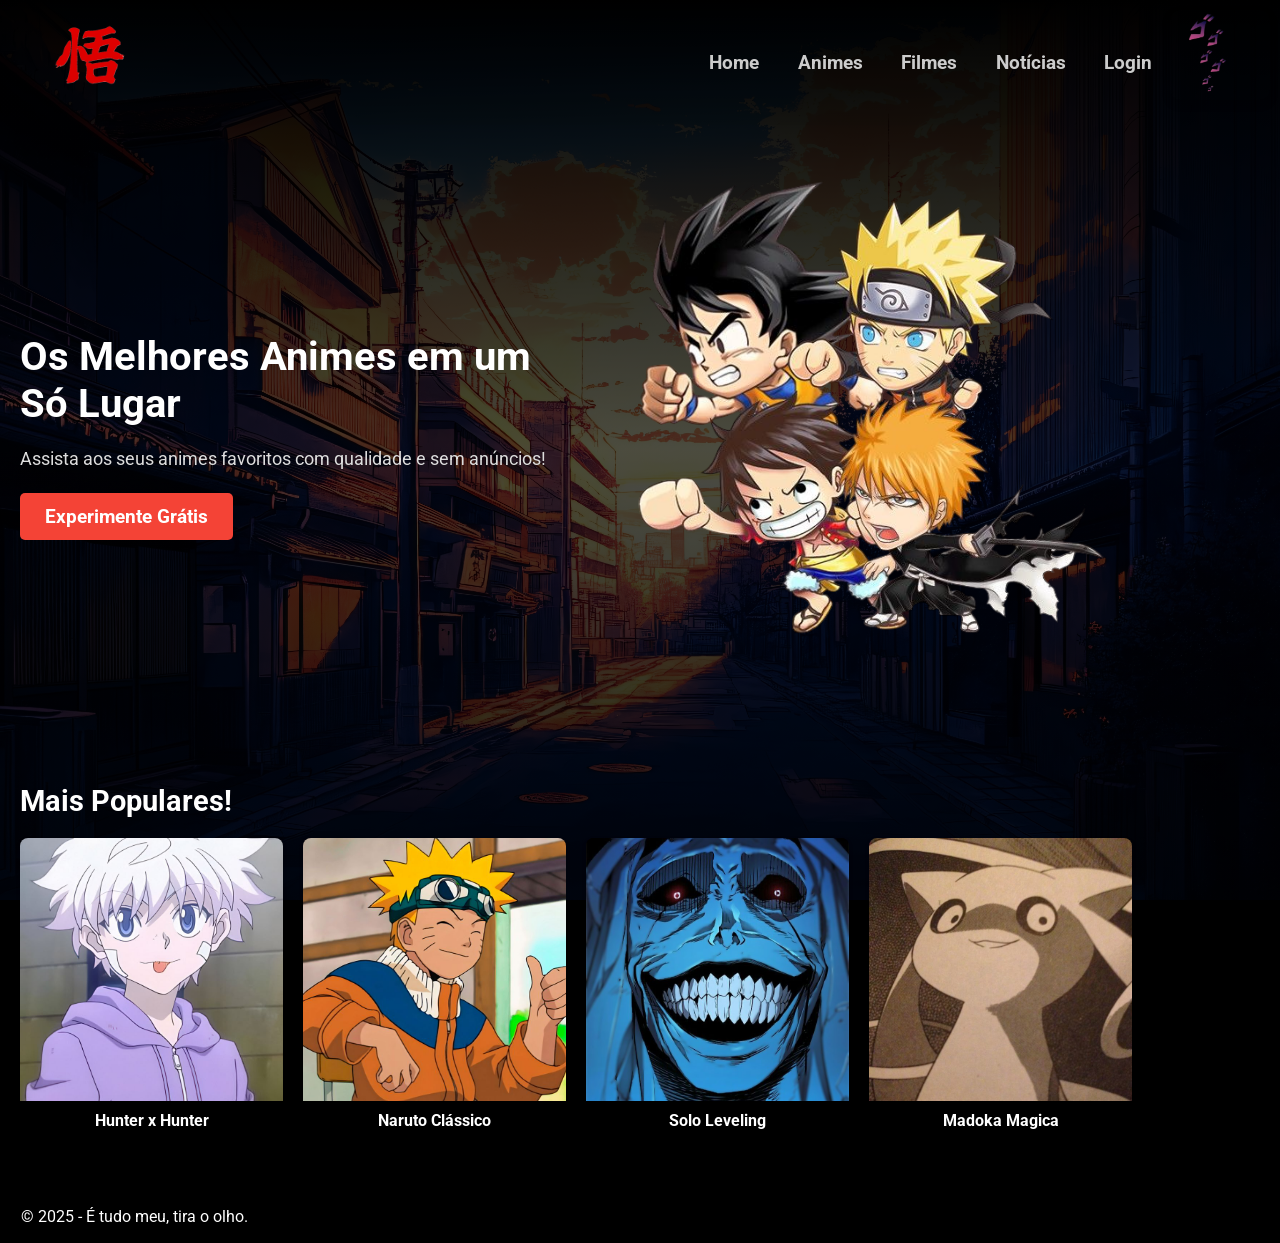
==== index.html @ ac2ce338 "Rename Index.html to index.html" ====
<!DOCTYPE html>
<html lang="pt-br">
  <head>
    <link href="https://fonts.googleapis.com/css2?family=Roboto:wght@400;700&display=swap" rel="stylesheet" />
    <meta charset="UTF-8" />
    <meta name="viewport" content="width=device-width, initial-scale=1.0" />
    <title>Cruntirol</title>
    <link rel="icon" href="./Assets/logo vermelha.png" type="image/x-icon" />
    <link rel="stylesheet" href="style.css" />
  </head>
  <body>
    <header>
      <div class="container">
        <div class="logo">
          <a href="#"><img src="./Assets/logo vermelha.png" /></a>
        </div>
        <div class="top-right-image">
          <a href="https://x.com/MiekoVT/status/1916982618026844667"target="_blank">
          <img src="./Assets/imagem_2025-05-01_003613489-removebg-preview.png" />
          </a>
        </div>
        <nav>
          <ul>
            <li><a href="#">Home</a></li>
            <li><a href="../Animes/animes.html">Animes</a></li>
            <li><a href="../Filmes/filmes.html">Filmes</a></li>
            <li><a href="https://myanimelist.net/news">Notícias</a></li>
            <li><a class="homeLink" href="../Login/login.html">Login</a></li>
          </ul>
        </nav>
      </div>
    </header>
    <main>
      <section class="hero">
        <div class="container">
          <div class="hero-content">
            <h2>Os Melhores Animes em um Só Lugar</h2>
            <p>Assista aos seus animes favoritos com qualidade e sem anúncios!</p>
            <a href="#" class="botao destaque">Experimente Grátis</a>
          </div>
          <div class="hero-image">
            <img src="./Assets/cf83c76ba3d88e40bd9fecb044db35d7-Photoroom.png" alt="goku" />
          </div>
        </div>
      </section>
      <section class="destaques">
        <div class="container">
          <h3>Mais Populares!</h3>
          <div class="lista-animes">
            <div class="card-anime">
              <img src="./Assets/killua.jpg" alt="Anime 1" />
              <h4>Hunter x Hunter</h4>
            </div>
            <div class="card-anime">
              <img src="./Assets/naruto.jpg" alt="Anime 2" />
              <h4>Naruto Clássico </h4>
            </div>
            <div class="card-anime">
              <img src="./Assets/solo.jpg" alt="Anime 3" />
              <h4>Solo Leveling</h4>
            </div>
            <div class="card-anime">
              <img src="./Assets/madoka.jpg" alt="Anime 4" />
              <h4>Madoka Magica</h4>
            </div>
          </div>
        </div>
      </section>
    </main>
    <footer>
      <div class="container">
        <p>&copy; 2025 - É tudo meu, tira o olho.</p>
      </div>
    </footer>
  </body>
</html>
---- style.css ----
body {
  font-family: 'Roboto', sans-serif; /* Fonte semelhante */
  margin: 0;
  background-color: #000000; /* Fundo escuro */
  color: #e0e0e0; /* Texto claro */
  justify-content: center; /* Centraliza horizontalmente */
  align-items: center; /* Centraliza verticalmente */
  background-image: linear-gradient(rgb(0, 0, 0), rgb(0, 0, 0, 0.7),rgba(0, 0, 0, 0.856)), url('../Login/Assets/illustration-anime-city.jpg');
  background-size: cover; /* Cobre toda a tela */   
  background-repeat: no-repeat; /* Não repete a imagem */
  background-attachment: fixed; /* Fixa a imagem de fundo */
  background-position: center; /* Centraliza a imagem de fundo */
  height: 100vh; /* Altura total da tela */
  width: 90vw; /* Largura total da tela */
 
}

.container {
  max-width: 1200px;
  margin: 0 auto;
  padding: 0 20px;
}

header {
  display: right;
  justify-content: space-between;
  align-items: center; /* Alinha os itens verticalmente ao centro */ 
  padding: 20px 0;  
  background-color: #00000009;
  z-index: 100; /* Coloca o cabeçalho acima de outros elementos */
  transition: background-color 0.3s ease; /* Transição suave para a cor de fundo */
  color: #fff; /* Cor do texto */
  font-size: 1.2em; /* Tamanho da fonte */  
  font-weight: bold; /* Negrito */
  position: right; 
  width: 100%; /* Largura total */  
  box-shadow: 0 2px 4px rgba(146, 146, 146, 0); /* Sombra sutil */
  border-radius: 0 0 20px 20px; /* Bordas arredondadas na parte inferior */
  padding: 10px 20px; /* Espaçamento interno */


}

header .container {
  display: flex;
  align-items: right;
  justify-content: space-between; /* Espaça os itens igualmente (logo, título, imagem) */
  bottom: 0;
  align-items: center; /* Alinha os itens verticalmente ao centro */  
  justify-content: space-between; /* Espaça os itens igualmente (logo, título, imagem) */
  padding: 0 20px; /* Espaçamento interno */
}

.logo a {
  display: block;
  height: auto; /* Altura automática para manter a proporção */
  width: auto; /* Largura automática para manter a proporção */
  text-decoration: none; /* Remove o sublinhado do link */
}

.logo img {
  height: 100px; /* Ajuste a altura do logo */
  align-items: center; /* Alinha os itens verticalmente ao centro */ 
  
}
.logo {
  margin-right: 20px; /* Espaçamento entre o logo e o menu */
  display: flex;
  align-items: center; /* Alinha o logo verticalmente */
  justify-content: center; /* Alinha o logo horizontalmente */
  
}
nav ul {
  list-style: none;
  padding: 0;
  margin: 0;
  display: flex;
}

nav ul li {
  margin-left: 2em;
}

nav a {
  color: #ccc;
  text-decoration: none;
  transition: color 0.3s ;
}

nav a:hover {
  color: #f44336; 
}

main {
  padding: 20px 0;
}

.hero {
  background-size: cover;
  background-position: center;
  color: #ffffff;
  margin-bottom: 30px;
  height: auto;
}

.hero .container {
  display: flex;
  justify-content: space-between;
  align-items: center;
}

.hero-content {
  flex: 1;
  padding-right: 20px;
}

.hero h2 {
  font-size: 2.5em;
  margin-bottom: 10px;
}

.hero p {
  font-size: 1.1em;
  line-height: 1.6;
  margin-bottom: 20px;
  color: #ddd;
}

.botao {
  display: inline-block;
  background-color: #f44336; /* Cor de destaque */
  color: #fff;
  padding: 12px 25px;
  text-decoration: none;
  border-radius: 5px;
  font-weight: bold;
  transition: transform 0.6s ease, background-color 0.3s ease, box-shadow 0.6s ease; /* Transição suave para todos os estados */
}

.botao:hover {
  background-color: #d32f2f;
  transform: scale(1.2); /* Aumenta o botão ao passar o mouse */
  box-shadow: 0 4px 8px rgba(0, 0, 0, 0.2); /* Sombra ao passar o mouse */
  cursor: pointer; /* Muda o cursor para indicar que é clicável */
  text-decoration: none; /* Remove o sublinhado ao passar o mouse */
}

.botao.destaque {
  font-size: 1.2em;
}

.hero-image {
  flex: 1;
  text-align: center;
}

.hero-image img {
  max-width: 100%;
  height: auto;
  height: 50%;
  border-radius: 50px; 
  bottom: 10px;
  position: relative;
  box-shadow: 0 4px 8px rgba(0, 0, 0, 0);
  transition: transform 0.3s ease;  


}

.destaques {
  padding: 30px 0;
}

.destaques h3 {
  color: #fff;
  margin-bottom: 20px;
  font-size: 1.8em;
}

.lista-animes {
  display: grid;
  grid-template-columns: repeat(auto-fit, minmax(150px, 1fr));
  gap: 20px;
}

.card-anime {
  background-color: #000000;
  border-radius: 8px;
  overflow: hidden;
  box-shadow: 0 2px 4px rgba(0, 0, 0, 0.2);
  transition: transform 0.3s ease;
}

.card-anime:hover {
  transform: translateY(-20px); 
  transition: transform 0.3s ease;/* Efeito de hover */
}

.card-anime img {
  width: 100%;
  display: block;
  height: auto;
}

.card-anime h4 {
  color: #ffffff;
  padding: 10px;
  margin: 0;
  text-align: center;
}

footer {
  background-color: #00000065;
  color: #ffffff;
  text-align: left;
  padding: 1px
  
}
.top-right-image {
  position: absolute;
  top: 10px;
  right: 10px;
  width: 100px; /* Ajuste o tamanho conforme necessário */
  z-index: 101; /* Fica acima de outros elementos */
  border-radius: 10px; /* Bordas arredondadas */
  overflow: hidden; /* Para evitar que a imagem transborde */
  box-shadow: 0 4px 8px rgba(0, 0, 0, 0.2); /* Sombra sutil */
  transition: transform 0.3s ease; /* Transição suave para o hover */

}

.top-right-image img {
  width: 75%; /* Largura total */
  height: auto; /* Altura automática para manter a proporção */

}
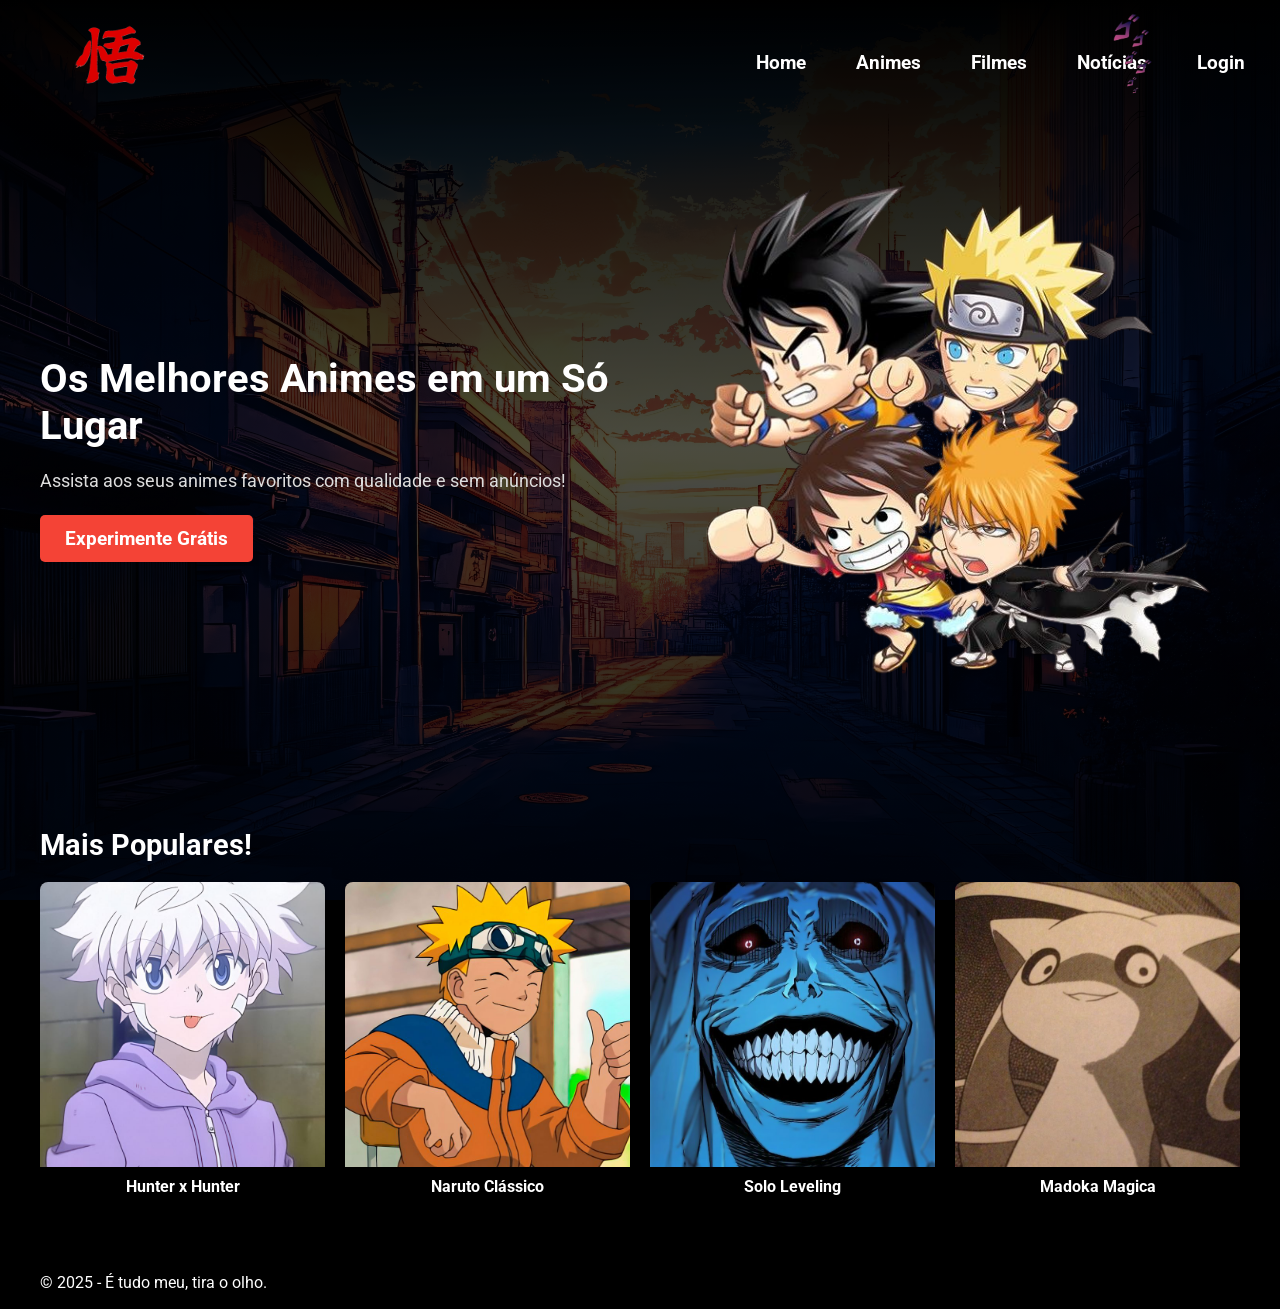
==== commit 782462c7: "mobile" ====
--- a/index.html
+++ b/index.html
@@ -6,7 +6,8 @@
     <meta name="viewport" content="width=device-width, initial-scale=1.0" />
     <title>Cruntirol</title>
     <link rel="icon" href="./Assets/logo vermelha.png" type="image/x-icon" />
-    <link rel="stylesheet" href="style.css" />
+    <link rel="stylesheet" href="./Home/style.css" />
+    
   </head>
   <body>
     <header>
@@ -15,17 +16,17 @@
           <a href="#"><img src="./Assets/logo vermelha.png" /></a>
         </div>
         <div class="top-right-image">
-          <a href="https://x.com/MiekoVT/status/1916982618026844667"target="_blank">
-          <img src="./Assets/imagem_2025-05-01_003613489-removebg-preview.png" />
+          <a href="https://x.com/MiekoVT/status/1916982618026844667" target="_blank">
+            <img src="./Assets/imagem_2025-05-01_003613489-removebg-preview.png" />
           </a>
         </div>
         <nav>
           <ul>
-            <li><a href="#">Home</a></li>
-            <li><a href="../Animes/animes.html">Animes</a></li>
-            <li><a href="../Filmes/filmes.html">Filmes</a></li>
+            <li><a href="./index.html">Home</a></li>
+            <li><a href="./Animes/animes.html">Animes</a></li>
+            <li><a href="./Filmes/filmes.html">Filmes</a></li>
             <li><a href="https://myanimelist.net/news">Notícias</a></li>
-            <li><a class="homeLink" href="../Login/login.html">Login</a></li>
+            <li><a class="homeLink" href="./Login/login.html">Login</a></li>
           </ul>
         </nav>
       </div>
@@ -53,7 +54,7 @@
             </div>
             <div class="card-anime">
               <img src="./Assets/naruto.jpg" alt="Anime 2" />
-              <h4>Naruto Clássico </h4>
+              <h4>Naruto Clássico</h4>
             </div>
             <div class="card-anime">
               <img src="./Assets/solo.jpg" alt="Anime 3" />
--- a/Home/style.css
+++ b/Home/style.css
@@ -0,0 +1,315 @@
+body {
+  font-family: 'Roboto', sans-serif; /* Fonte semelhante */
+  margin: 0;
+  background-color: #000000; /* Fundo escuro */
+  color: #e0e0e0; /* Texto claro */
+  justify-content: center; /* Centraliza horizontalmente */
+  align-items: center; /* Centraliza verticalmente */
+  background-image: linear-gradient(rgb(0, 0, 0), rgb(0, 0, 0, 0.7),rgba(0, 0, 0, 0.856)), url('../Assets/illustration-anime-city.jpg');
+  background-size: cover; /* Cobre toda a tela */   
+  background-repeat: no-repeat; /* Não repete a imagem */
+  background-attachment: fixed; /* Fixa a imagem de fundo */
+  background-position: center; /* Centraliza a imagem de fundo */
+  height: 100vh; /* Altura total da tela */
+  width: 100vw;
+  overflow-x: hidden;
+ 
+}
+
+.container {
+  max-width: 1200px;
+  margin: 0 auto;
+  padding: 0 20px;
+}
+
+header {
+
+  justify-content: space-between;
+  align-items: center; /* Alinha os itens verticalmente ao centro */ 
+  padding: 20px 0;  
+  background-color: #00000009;
+  z-index: 100; /* Coloca o cabeçalho acima de outros elementos */
+  transition: background-color 0.3s ease; /* Transição suave para a cor de fundo */
+  color: #fff; /* Cor do texto */
+  font-size: 1.2em; /* Tamanho da fonte */  
+  font-weight: bold; /* Negrito */
+  width: 100%; /* Largura total */  
+  box-shadow: 0 2px 4px rgba(146, 146, 146, 0); /* Sombra sutil */
+  border-radius: 0 0 20px 20px; /* Bordas arredondadas na parte inferior */
+  padding: 10px 20px; /* Espaçamento interno */
+  top: 0; /* Fixa o cabeçalho no topo */
+  left: 0; /* Fixa o cabeçalho no topo */ 
+  width: 100%; /* Largura total */
+}
+
+header .container {
+  display: flex;
+  align-items: center;
+  justify-content: space-between;
+  
+}
+
+.logo a {
+  display: block;
+  height: auto; /* Altura automática para manter a proporção */
+  width: auto; /* Largura automática para manter a proporção */
+  text-decoration: none; /* Remove o sublinhado do link */
+}
+
+.logo img {
+  height: 100px; /* Ajuste a altura do logo */
+  align-items: center; /* Alinha os itens verticalmente ao centro */ 
+  
+}
+.logo {
+  margin-right: 20px; /* Espaçamento entre o logo e o menu */
+  display: flex;
+  align-items: center; /* Alinha o logo verticalmente */
+  justify-content: center; /* Alinha o logo horizontalmente */
+  
+}
+nav ul {
+  list-style: none;
+  display: flex;
+  gap: 20px;
+  margin: 0;
+  padding: 0;
+}
+
+nav ul li a {
+  text-decoration: none;
+  color: white;
+  font-weight: bold;
+  transition: color 0.3s;
+  padding: 10px 15px; /* Espaçamento interno */
+
+}
+
+nav ul li a:hover {
+  color: #ff4444;
+}
+
+
+main {
+  padding: 20px 0;
+}
+
+.hero {
+  background-size: cover;
+  background-position: center;
+  color: #ffffff;
+  margin-bottom: 30px;
+  height: auto;
+}
+
+.hero .container {
+  display: flex;
+  justify-content: space-between;
+  align-items: center;
+}
+
+.hero-content {
+  flex: 1;
+  padding-right: 20px;
+}
+
+.hero h2 {
+  font-size: 2.5em;
+  margin-bottom: 10px;
+}
+
+.hero p {
+  font-size: 1.1em;
+  line-height: 1.6;
+  margin-bottom: 20px;
+  color: #ddd;
+}
+
+.botao {
+  display: inline-block;
+  background-color: #f44336; /* Cor de destaque */
+  color: #fff;
+  padding: 12px 25px;
+  text-decoration: none;
+  border-radius: 5px;
+  font-weight: bold;
+  transition: transform 0.6s ease, background-color 0.3s ease, box-shadow 0.6s ease; /* Transição suave para todos os estados */
+}
+
+.botao:hover {
+  background-color: #d32f2f;
+  transform: scale(1.2); /* Aumenta o botão ao passar o mouse */
+  box-shadow: 0 4px 8px rgba(0, 0, 0, 0.2); /* Sombra ao passar o mouse */
+  cursor: pointer; /* Muda o cursor para indicar que é clicável */
+  text-decoration: none; /* Remove o sublinhado ao passar o mouse */
+}
+
+.botao.destaque {
+  font-size: 1.2em;
+}
+
+.hero-image {
+  flex: 1;
+  text-align: center;
+}
+
+.hero-image img {
+  max-width: 100%;
+  height: auto;
+  height: 50%;
+  border-radius: 50px; 
+  bottom: 10px;
+  position: relative;
+  box-shadow: 0 4px 8px rgba(0, 0, 0, 0);
+  transition: transform 0.3s ease;  
+
+
+}
+
+.destaques {
+  padding: 30px 0;
+}
+
+.destaques h3 {
+  color: #fff;
+  margin-bottom: 20px;
+  font-size: 1.8em;
+}
+
+.lista-animes {
+  display: grid;
+  grid-template-columns: repeat(auto-fit, minmax(150px, 1fr));
+  gap: 20px;
+}
+
+.card-anime {
+  background-color: #000000;
+  border-radius: 8px;
+  overflow: hidden;
+  box-shadow: 0 2px 4px rgba(0, 0, 0, 0.2);
+  transition: transform 0.3s ease;
+}
+
+.card-anime:hover {
+  transform: translateY(-20px); 
+  transition: transform 0.3s ease;/* Efeito de hover */
+}
+
+.card-anime img {
+  width: 100%;
+  display: block;
+  height: auto;
+}
+
+.card-anime h4 {
+  color: #ffffff;
+  padding: 10px;
+  margin: 0;
+  text-align: center;
+}
+
+footer {
+  background-color: #00000065;
+  color: #ffffff;
+  text-align: left;
+  padding: 1px
+  
+}
+.top-right-image {
+  position: absolute; /* Posiciona a imagem no canto superior direito */
+  top: 10px;
+  right: 0;
+  width: 20%; /* Largura total */
+  height: auto; /* Altura automática para manter a proporção */
+  z-index: 10; /* Coloca a imagem acima de outros elementos */
+  display: flex;
+  justify-content: center; /* Centraliza horizontalmente */
+  align-items: center; /* Centraliza verticalmente */
+  margin-right: -70px; /* Espaçamento à direita */
+  
+
+
+}
+
+.top-right-image img {
+  width: 30%; /* Largura total */
+
+}
+
+.header-image {
+  position: relative;
+  width: 100px;
+  height: auto;
+  margin: 0 auto;
+}
+
+.header-image img {
+  width: 100%;
+  height: auto;
+}
+
+.anime-list ul {
+  list-style: none;
+  padding: 0;
+  margin: 0;
+  display: flex;
+  flex-wrap: wrap;
+  justify-content: center;
+  gap: 20px;
+}
+
+.anime-list ul li {
+  background-color: #000;
+  border-radius: 8px;
+  overflow: hidden;
+  box-shadow: 0 2px 4px rgba(0, 0, 0, 0.2);
+  transition: transform 0.3s ease;
+  width: 150px;
+  text-align: center;
+}
+
+.anime-list ul li:hover {
+  transform: translateY(-10px);
+}
+
+.anime-list ul li img {
+  width: 100%; /* Faz a imagem ocupar toda a largura do contêiner */
+  height: 200px; /* Define uma altura fixa */
+  object-fit: cover; /* Garante que a imagem preencha o espaço sem distorcer */
+  border-radius: 8px 8px 0 0; /* Bordas arredondadas no topo */
+}
+
+.anime-list ul li h4 {
+  color: #fff;
+  padding: 10px;
+  margin: 0;
+}
+@media (max-width: 768px) {
+  .hero .container {
+    flex-direction: column;
+    text-align: center;
+  }
+
+  .hero-content, .hero-image {
+    padding: 0;
+  }
+
+  .logo img {
+    height: 150px;
+  }
+
+  nav ul {
+    flex-direction: column;
+    align-items: center;
+    gap: 10px;
+
+  }
+
+  .top-right-image {
+    width: 0%;
+  }
+}
+
+
+
+
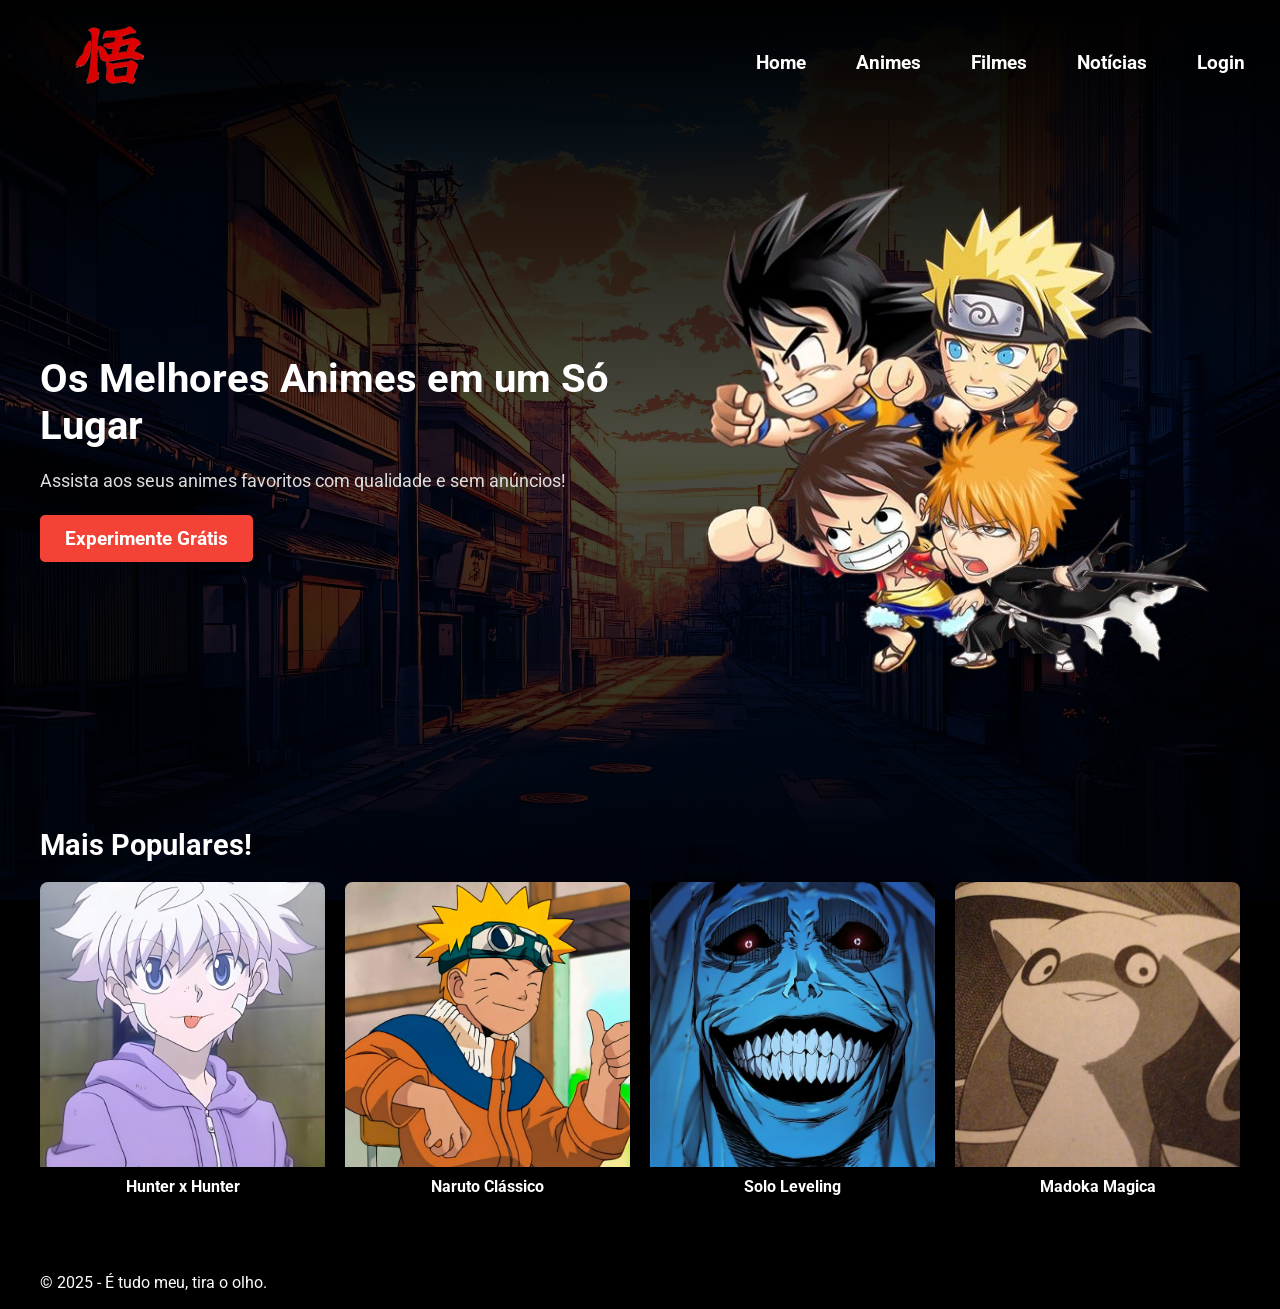
==== commit a315047d: "02/05" ====
--- a/index.html
+++ b/index.html
@@ -14,11 +14,6 @@
       <div class="container">
         <div class="logo">
           <a href="#"><img src="./Assets/logo vermelha.png" /></a>
-        </div>
-        <div class="top-right-image">
-          <a href="https://x.com/MiekoVT/status/1916982618026844667" target="_blank">
-            <img src="./Assets/imagem_2025-05-01_003613489-removebg-preview.png" />
-          </a>
         </div>
         <nav>
           <ul>
--- a/Home/style.css
+++ b/Home/style.css
@@ -225,7 +225,7 @@
   display: flex;
   justify-content: center; /* Centraliza horizontalmente */
   align-items: center; /* Centraliza verticalmente */
-  margin-right: -70px; /* Espaçamento à direita */
+  margin-right: -170px; /* Espaçamento à direita */
   
 
 
